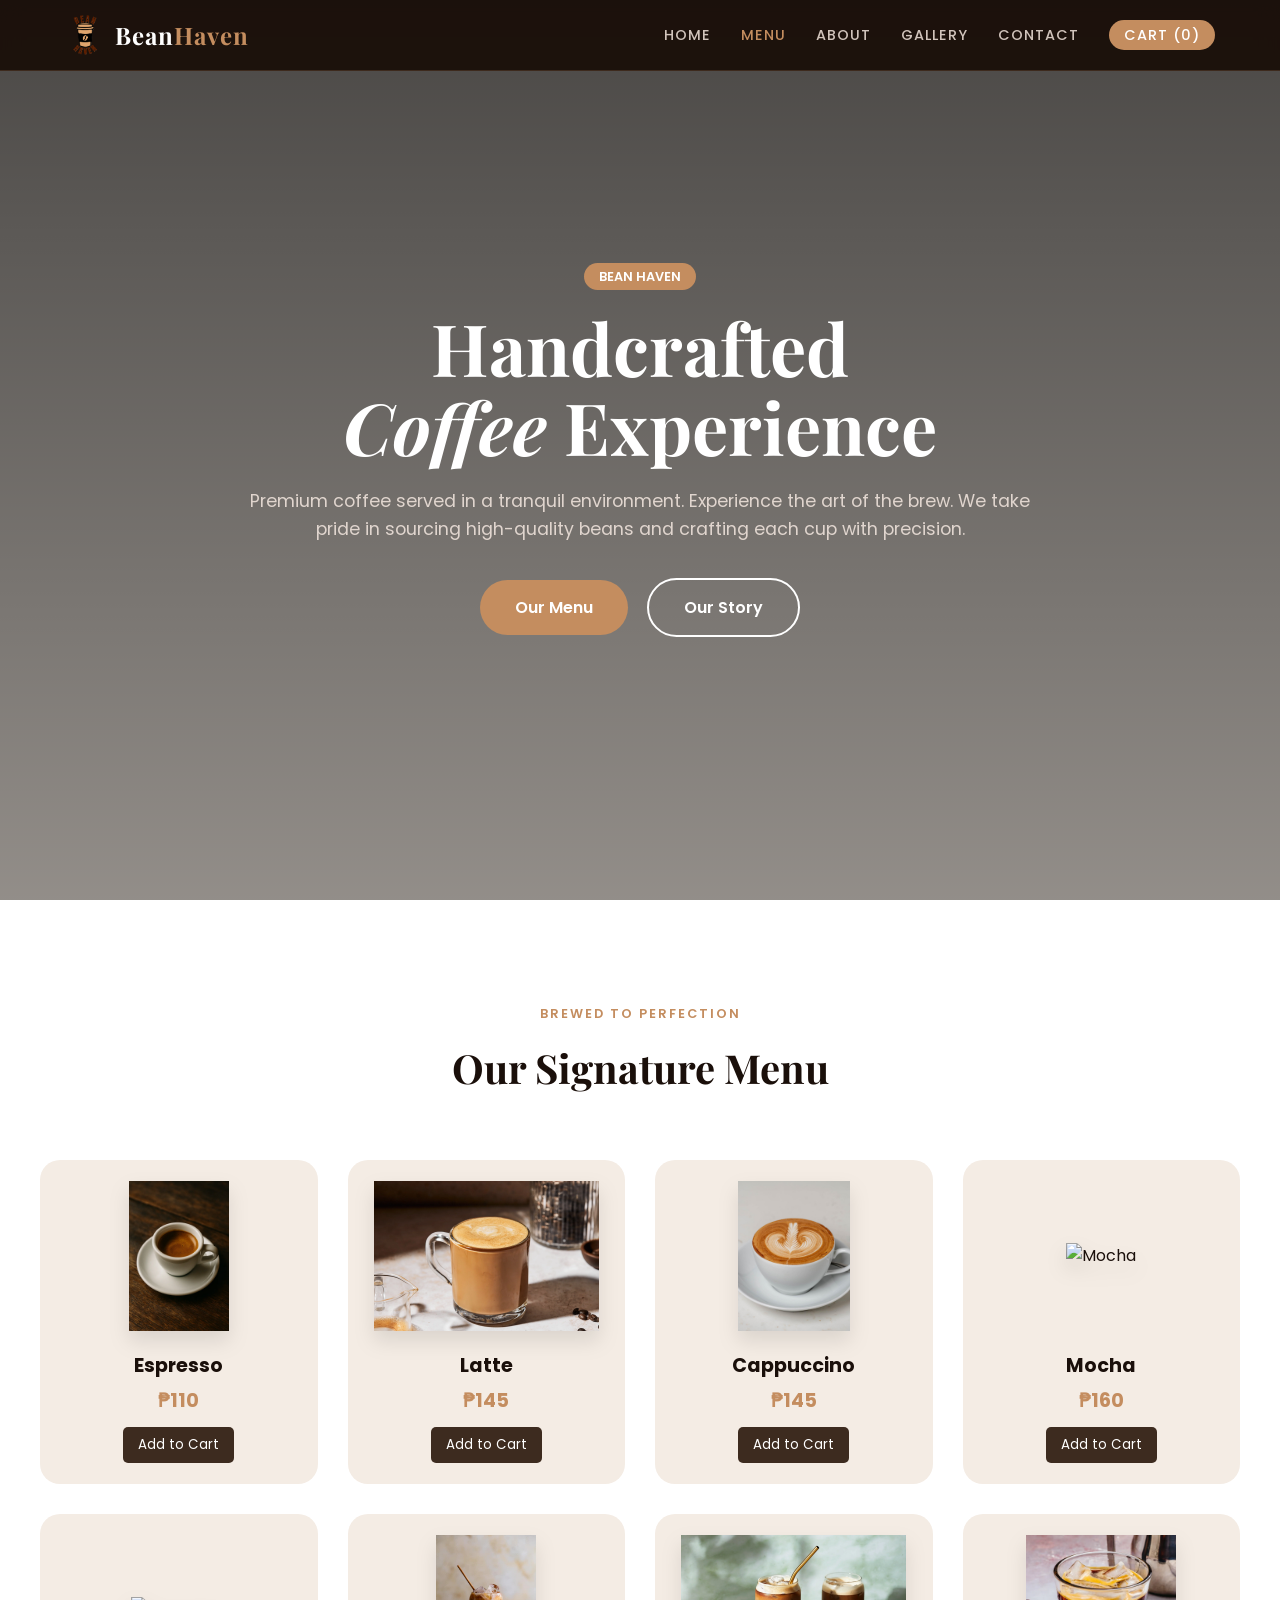
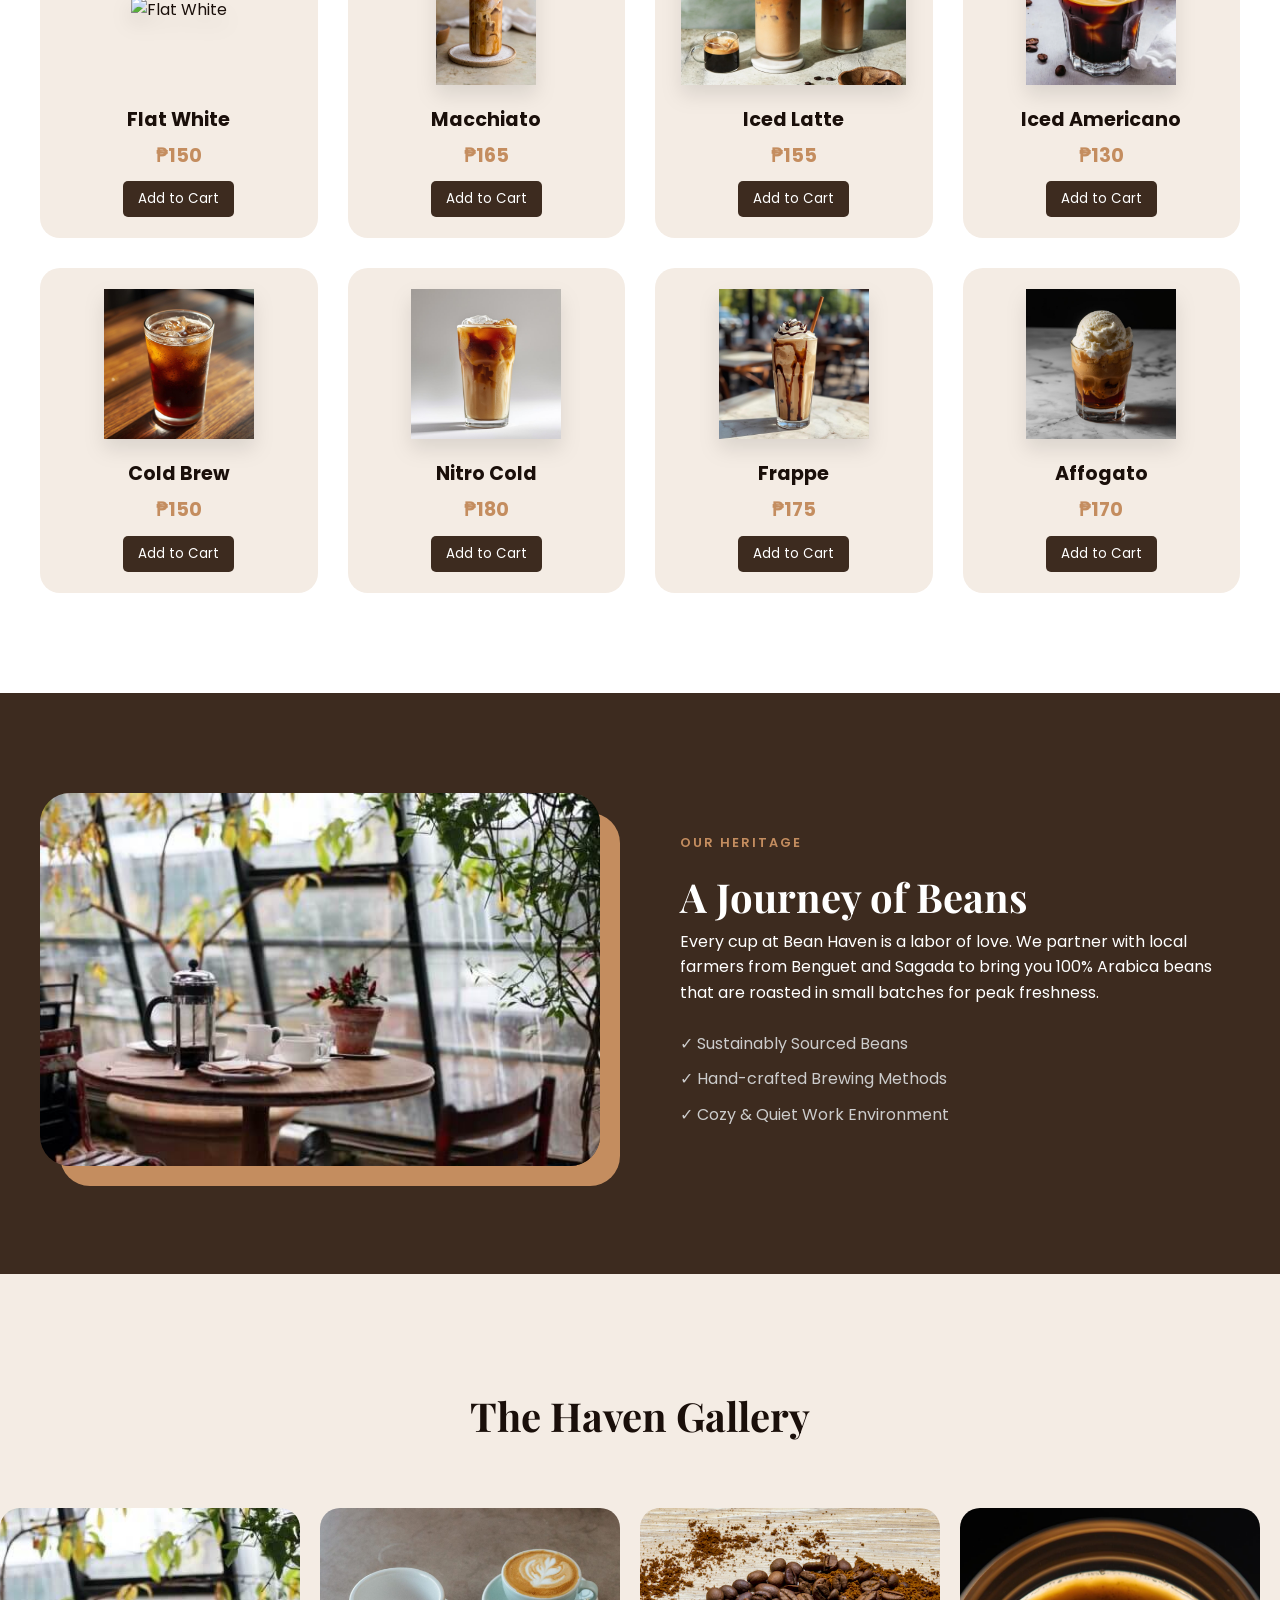
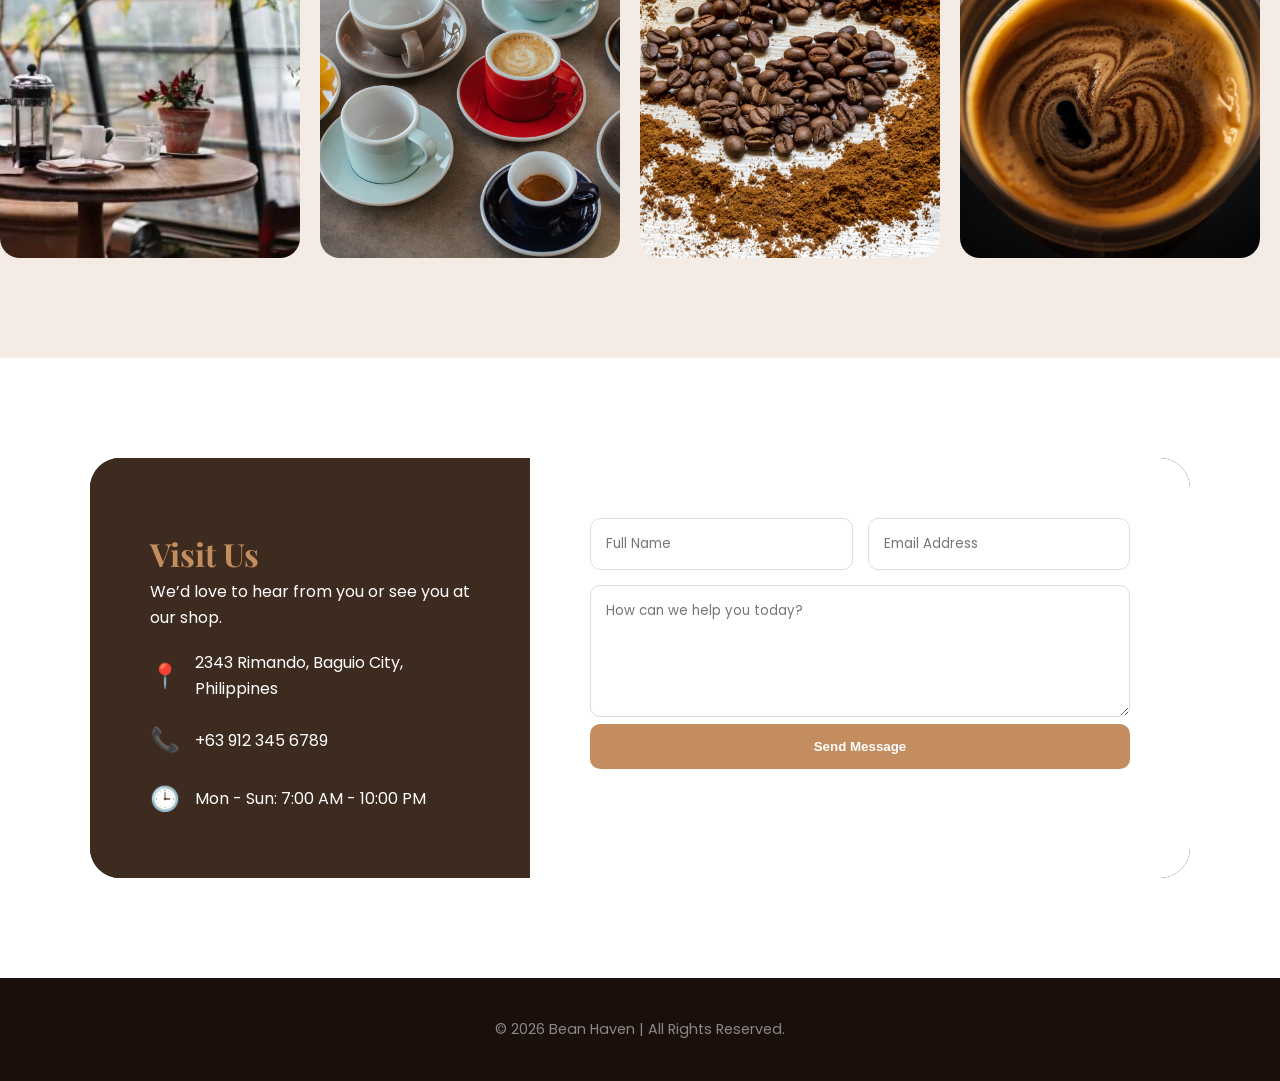
==== index.html @ dea7ad16 "Final project" ====
<!DOCTYPE html>
<html lang="en">
<head>
    <meta charset="UTF-8">
    <meta name="viewport" content="width=device-width, initial-scale=1.0">
    <title>Bean Haven | Premium Coffee House</title>
    <!-- Google Fonts -->
    <link href="https://fonts.googleapis.com/css2?family=Playfair+Display:ital,wght@0,700;1,700&family=Poppins:wght@300;400;600&display=swap" rel="stylesheet">
    <link rel="stylesheet" href="style.css">
</head>
<body>

<header class="navbar">
    <div class="nav-container">
        <div class="brand">
            <img src="images/BEANLOGO (2).png" class="logo" alt="Logo">
            <h1>Bean<span>Haven</span></h1>
        </div>
        
        <div class="menu-toggle" id="mobile-menu">
            <span class="bar"></span>
            <span class="bar"></span>
            <span class="bar"></span>
        </div>

        <nav>
            <ul class="nav-links">
                <li><a href="#home" class="nav-link active">Home</a></li>
                <li><a href="#menu" class="nav-link">Menu</a></li>
                <li><a href="#about" class="nav-link">About</a></li>
                <li><a href="#gallery" class="nav-link">Gallery</a></li>
                <li><a href="#contact" class="nav-link">Contact</a></li>
                <!-- ADDED: Checkout Link -->
                <li><a href="checkout.html" class="nav-link" style="background: #c48d5f; color: white; padding: 5px 15px; border-radius: 20px;">Cart (<span id="cart-count">0</span>)</a></li>
            </ul>
        </nav>
    </div>
</header>

<main>

    <section id="home" class="hero">
        <div class="hero-overlay"></div>
        <div class="hero-content">
            <span class="badge">BEAN HAVEN</span>
            <h2>Handcrafted <br> <i>Coffee</i> Experience</h2>
            <p>Premium coffee served in a tranquil environment. Experience the art of the brew. We take pride in sourcing high-quality beans and crafting each cup with precision.</p>
            <div class="hero-btns">
                <a href="#menu" class="btn primary-btn">Our Menu</a>
                <a href="#about" class="btn secondary-btn">Our Story</a>
            </div>
        </div>
    </section>

    <section id="menu" class="menu-section">
        <div class="container">
            <div class="section-header">
                <span class="sub-title">Brewed to Perfection</span>
                <h2 class="section-title">Our Signature Menu</h2>
            </div>
            
            <div class="menu-grid">
                <div class="menu-card">
                    <div class="menu-img"><img src="images/espres.png" alt="Espresso"></div>
                    <div class="menu-info">
                        <h3>Espresso</h3>
                        <p class="price">₱110</p>
                        <button class="add-to-cart-btn" onclick="addToCart('Espresso', 110)">Add to Cart</button>
                    </div>
                </div>
                <div class="menu-card">
                    <div class="menu-img"><img src="images/latte.png" alt="Latte"></div>
                    <div class="menu-info">
                        <h3>Latte</h3>
                        <p class="price">₱145</p>
                        <button class="add-to-cart-btn" onclick="addToCart('Latte', 145)">Add to Cart</button>
                    </div>
                </div>
                <div class="menu-card">
                    <div class="menu-img"><img src="images/cuppoci.png" alt="Cappuccino"></div>
                    <div class="menu-info">
                        <h3>Cappuccino</h3>
                        <p class="price">₱145</p>
                        <button class="add-to-cart-btn" onclick="addToCart('Cappuccino', 145)">Add to Cart</button>
                    </div>
                </div>
                <div class="menu-card">
                    <div class="menu-img"><img src="images/mocha.png" alt="Mocha"></div>
                    <div class="menu-info">
                        <h3>Mocha</h3>
                        <p class="price">₱160</p>
                        <button class="add-to-cart-btn" onclick="addToCart('Mocha', 160)">Add to Cart</button>
                    </div>
                </div>
                <div class="menu-card">
                    <div class="menu-img"><img src="images/flatwhite.png" alt="Flat White"></div>
                    <div class="menu-info">
                        <h3>Flat White</h3>
                        <p class="price">₱150</p>
                        <button class="add-to-cart-btn" onclick="addToCart('Flat White', 150)">Add to Cart</button>
                    </div>
                </div>
                <div class="menu-card">
                    <div class="menu-img"><img src="images/caramelice.png" alt="Macchiato"></div>
                    <div class="menu-info">
                        <h3>Macchiato</h3>
                        <p class="price">₱165</p>
                        <button class="add-to-cart-btn" onclick="addToCart('Macchiato', 165)">Add to Cart</button>
                    </div>
                </div>
                <div class="menu-card">
                    <div class="menu-img"><img src="images/icelatte.png" alt="Iced Latte"></div>
                    <div class="menu-info">
                        <h3>Iced Latte</h3>
                        <p class="price" data-price="155">₱155</p>
                        <button class="add-to-cart-btn" onclick="addToCart('Iced Latte', 155)">Add to Cart</button>
                    </div>
                </div>
                <div class="menu-card">
                    <div class="menu-img"><img src="images/iceameri.png" alt="Iced Americano"></div>
                    <div class="menu-info">
                        <h3>Iced Americano</h3>
                        <p class="price">₱130</p>
                        <button class="add-to-cart-btn" onclick="addToCart('Iced Americano', 130)">Add to Cart</button>
                    </div>
                </div>
                <div class="menu-card">
                    <div class="menu-img"><img src="images/coldbrew.png" alt="Cold Brew"></div>
                    <div class="menu-info">
                        <h3>Cold Brew</h3>
                        <p class="price">₱150</p>
                        <button class="add-to-cart-btn" onclick="addToCart('Cold Brew', 150)">Add to Cart</button>
                    </div>
                </div>
                <div class="menu-card">
                    <div class="menu-img"><img src="images/nitrocold.png" alt="Nitro Cold"></div>
                    <div class="menu-info">
                        <h3>Nitro Cold</h3>
                        <p class="price">₱180</p>
                        <button class="add-to-cart-btn" onclick="addToCart('Nitro Cold', 180)">Add to Cart</button>
                    </div>
                </div>
                <div class="menu-card">
                    <div class="menu-img"><img src="images/Frappe.png" alt="Frappe"></div>
                    <div class="menu-info">
                        <h3>Frappe</h3>
                        <p class="price">₱175</p>
                        <button class="add-to-cart-btn" onclick="addToCart('Frappe', 175)">Add to Cart</button>
                    </div>
                </div>
                <div class="menu-card">
                    <div class="menu-img"><img src="images/affogato.png" alt="Affogato"></div>
                    <div class="menu-info">
                        <h3>Affogato</h3>
                        <p class="price">₱170</p>
                        <button class="add-to-cart-btn" onclick="addToCart('Affogato', 170)">Add to Cart</button>
                    </div>
                </div>
            </div>
        </div>
    </section>

    <section id="about" class="about-section">
        <div class="about-grid">
            <div class="about-image">
                <div class="image-stack">
                    <img src="images/interior.png" alt="Store">
                </div>
            </div>
            <div class="about-text">
                <span class="sub-title">Our Heritage</span>
                <h2 class="section-title">A Journey of Beans</h2>
                <p>Every cup at Bean Haven is a labor of love. We partner with local farmers from Benguet and Sagada to bring you 100% Arabica beans that are roasted in small batches for peak freshness.</p>
                <ul class="about-list">
                    <li>✓ Sustainably Sourced Beans</li>
                    <li>✓ Hand-crafted Brewing Methods</li>
                    <li>✓ Cozy & Quiet Work Environment</li>
                </ul>
            </div>
        </div>
    </section>

    <section id="gallery" class="gallery-section">
        <div class="section-header">
            <h2 class="section-title">The Haven Gallery</h2>
        </div>
        <div class="gallery-slider">
            <div class="slider-track">
                <img src="images/interior.png"> <img src="images/cups.png"> <img src="images/bean.png"> <img src="images/cofeeshot.png">
                <img src="images/Gemini_Generated_Image_fgj7z1fgj7z1fgj7.png"> <img src="images/Gemini_Generated_Image_wf4sj0wf4sj0wf4s.png"> <img src="images/interiorambiance.png"> <img src="images/cofeeshot.png">
            </div>
        </div>
    </section>

    <section id="contact" class="contact-section">
        <div class="contact-container">
            <div class="contact-info">
                <h2 class="section-title">Visit Us</h2>
                <p>We’d love to hear from you or see you at our shop.</p>
                
                <div class="info-item">
                    <span>📍</span>
                    <p>2343 Rimando, Baguio City, Philippines</p>
                </div>
                <div class="info-item">
                    <span>📞</span>
                    <p>+63 912 345 6789</p>
                </div>
                <div class="info-item">
                    <span>🕒</span>
                    <p>Mon - Sun: 7:00 AM - 10:00 PM</p>
                </div>
            </div>
            
            <div class="contact-form">
                <form>
                    <div class="input-row">
                        <input type="text" placeholder="Full Name" required>
                        <input type="email" placeholder="Email Address" required>
                    </div>
                    <textarea placeholder="How can we help you today?" rows="5"></textarea>
                    <button type="submit" class="submit-btn">Send Message</button>
                </form>
            </div>
        </div>
    </section>
</main>

<footer>
    <div class="footer-bottom">
        <p>© 2026 Bean Haven | All Rights Reserved.</p>
    </div>
</footer>

<script>
    let cart = JSON.parse(localStorage.getItem('coffee_cart')) || [];

    function addToCart(name, price) {
        cart.push({ name, price });
        localStorage.setItem('coffee_cart', JSON.stringify(cart));
        updateCartCount();
        alert(name + " added to your order!");
    }

    function updateCartCount() {
        document.getElementById('cart-count').innerText = cart.length;
    }

    updateCartCount();

    const sections = document.querySelectorAll("section");
    const navLinks = document.querySelectorAll(".nav-link");

    window.addEventListener("scroll", () => {
        let current = "";
        sections.forEach((section) => {
            const sectionTop = section.offsetTop;
            if (pageYOffset >= sectionTop - 150) {
                current = section.getAttribute("id");
            }
        });

        navLinks.forEach((link) => {
            link.classList.remove("active");
            if (link.getAttribute("href").includes(current)) {
                link.classList.add("active");
            }
        });
    });

    const mobileMenu = document.getElementById('mobile-menu');
    const nav = document.querySelector('.nav-links');

    mobileMenu.addEventListener('click', () => {
        nav.classList.toggle('active');
        mobileMenu.classList.toggle('is-active');
    });
</script>

</body>
</html>
---- style.css ----
/* --- UNIVERSAL STYLES --- */
:root {
    --espresso: #1a0f0a;
    --roast: #3d2b1f;
    --crema: #c48d5f;
    --latte: #f4ece4;
    --white: #ffffff;
    --text-muted: #6b5a50;
    --shadow: 0 15px 35px rgba(0,0,0,0.1);
    --glass: rgba(255, 255, 255, 0.05);
}

* {
    margin: 0;
    padding: 0;
    box-sizing: border-box;
}

html {
    scroll-behavior: smooth;
    scroll-padding-top: 80px;
}

body {
    font-family: 'Poppins', sans-serif;
    background-color: var(--latte);
    color: var(--espresso);
    line-height: 1.6;
}

/* --- NAVIGATION --- */
.navbar {
    position: fixed;
    top: 0;
    width: 100%;
    z-index: 1000;
    background: rgba(26, 15, 10, 0.95);
    backdrop-filter: blur(10px);
    padding: 15px 0;
    border-bottom: 1px solid rgba(196, 141, 95, 0.2);
}

.nav-container {
    max-width: 1200px;
    margin: auto;
    display: flex;
    justify-content: space-between;
    align-items: center;
    padding: 0 25px;
}

.brand {
    display: flex;
    align-items: center;
    gap: 10px;
    color: var(--white);
}

.brand h1 {
    font-family: 'Playfair Display', serif;
    font-size: 1.5rem;
    letter-spacing: 1px;
}

.brand h1 span { color: var(--crema); }

.logo { width: 40px; }

.nav-links {
    display: flex;
    list-style: none;
    gap: 30px;
}

.nav-link {
    text-decoration: none;
    color: #d1c4bc;
    font-size: 0.9rem;
    font-weight: 500;
    text-transform: uppercase;
    letter-spacing: 1px;
    transition: 0.3s;
}

.nav-link:hover, .nav-link.active {
    color: var(--crema);
}

/* --- HERO SECTION --- */
.hero {
    height: 100vh;
    background: url('coffee-hero.jpg') center/cover no-repeat;
    display: flex;
    align-items: center;
    justify-content: center;
    text-align: center;
    position: relative;
    padding: 0 20px;
}

.hero-overlay {
    position: absolute;
    top: 0; left: 0; width: 100%; height: 100%;
    background: linear-gradient(to bottom, rgba(0,0,0,0.7), rgba(0,0,0,0.4));
}

.hero-content {
    position: relative;
    z-index: 1;
    max-width: 800px;
}

.badge {
    background: var(--crema);
    color: white;
    padding: 5px 15px;
    border-radius: 50px;
    font-size: 0.8rem;
    font-weight: 600;
}

.hero h2 {
    font-family: 'Playfair Display', serif;
    font-size: clamp(2.5rem, 8vw, 4.5rem);
    color: var(--white);
    margin: 20px 0;
    line-height: 1.1;
}

.hero p {
    color: #e0d5ce;
    font-size: 1.1rem;
    margin-bottom: 35px;
}

.btn {
    padding: 15px 35px;
    border-radius: 50px;
    text-decoration: none;
    font-weight: 600;
    transition: 0.3s;
    display: inline-block;
}

.primary-btn {
    background: var(--crema);
    color: white;
    margin-right: 15px;
}

.secondary-btn {
    border: 2px solid white;
    color: white;
}

.btn:hover {
    transform: translateY(-3px);
    box-shadow: 0 10px 20px rgba(0,0,0,0.2);
}

/* --- SECTION HEADERS --- */
.section-header { text-align: center; margin-bottom: 60px; }
.sub-title { color: var(--crema); font-weight: 600; text-transform: uppercase; letter-spacing: 2px; font-size: 0.8rem; }
.section-title { font-family: 'Playfair Display', serif; font-size: 2.5rem; margin-top: 10px; }

/* --- MENU SECTION --- */
.menu-section { padding: 100px 20px; background: white; }

.menu-grid {
    display: grid;
    grid-template-columns: repeat(auto-fit, minmax(250px, 1fr));
    gap: 30px;
    max-width: 1200px;
    margin: auto;
}

.menu-card {
    background: var(--latte);
    border-radius: 20px;
    padding: 20px;
    text-align: center;
    transition: 0.3s;
    border: 1px solid transparent;
}

.menu-card:hover {
    background: white;
    border-color: var(--crema);
    box-shadow: var(--shadow);
    transform: translateY(-10px);
}

.menu-img {
    height: 150px;
    width: 100%;
    margin-bottom: 20px;
    display: flex;
    justify-content: center;
    align-items: center;
}

.menu-img img {
    max-height: 100%;
    filter: drop-shadow(0 10px 10px rgba(0,0,0,0.1));
}

.menu-info h3 { font-size: 1.2rem; margin-bottom: 5px; }
.price { color: var(--crema); font-weight: 700; font-size: 1.2rem; }

/* --- ABOUT SECTION --- */
.about-section { padding: 100px 20px; background: var(--roast); color: white; }

.about-grid {
    max-width: 1200px;
    margin: auto;
    display: grid;
    grid-template-columns: 1fr 1fr;
    align-items: center;
    gap: 80px;
}

.about-image img {
    width: 100%;
    border-radius: 30px;
    box-shadow: 20px 20px 0 var(--crema);
}

.about-list { list-style: none; margin-top: 25px; }
.about-list li { margin-bottom: 10px; color: #ccc; }

/* --- GALLERY --- */
.gallery-section { padding: 100px 0; background: var(--latte); text-align: center; }
.gallery-slider { overflow: hidden; margin-top: 40px; }
.slider-track {
    display: flex;
    gap: 20px;
    animation: scroll 40s linear infinite;
    width: calc(300px * 8);
}
.slider-track img {
    width: 300px;
    height: 350px;
    object-fit: cover;
    border-radius: 20px;
}

@keyframes scroll {
    0% { transform: translateX(0); }
    100% { transform: translateX(calc(-320px * 4)); }
}

/* --- CONTACT SECTION --- */
.contact-section { padding: 100px 20px; background: white; }

.contact-container {
    max-width: 1100px;
    margin: auto;
    display: grid;
    grid-template-columns: 1fr 1.5fr;
    background: var(--espresso);
    border-radius: 30px;
    overflow: hidden;
}

.contact-info { padding: 60px; color: white; background: var(--roast); }
.contact-info .section-title { color: var(--crema); font-size: 2rem; }

.info-item { display: flex; align-items: center; gap: 15px; margin-top: 20px; }
.info-item span { font-size: 1.5rem; }

.contact-form { padding: 60px; background: white; }
.input-row { display: grid; grid-template-columns: 1fr 1fr; gap: 15px; margin-bottom: 15px; }

input, textarea {
    width: 100%;
    padding: 15px;
    border: 1px solid #ddd;
    border-radius: 10px;
    font-family: inherit;
    outline: none;
}

.submit-btn {
    width: 100%;
    padding: 15px;
    background: var(--crema);
    color: white;
    border: none;
    border-radius: 10px;
    font-weight: 600;
    cursor: pointer;
    transition: 0.3s;
}

.submit-btn:hover { background: var(--espresso); }

/* --- FOOTER --- */
footer { background: var(--espresso); padding: 40px 20px; text-align: center; color: #888; font-size: 0.9rem; }

/* --- RESPONSIVE DESIGN --- */
@media (max-width: 992px) {
    .about-grid, .contact-container { grid-template-columns: 1fr; }
    .about-image { order: 2; }
    .menu-grid { grid-template-columns: repeat(2, 1fr); }
}

@media (max-width: 768px) {
    .nav-links {
        display: none;
        flex-direction: column;
        position: absolute;
        top: 80px; left: 0; width: 100%;
        background: var(--espresso);
        padding: 40px;
        text-align: center;
    }
    .nav-links.active { display: flex; }
    .menu-toggle { display: block; cursor: pointer; }
    .bar { display: block; width: 25px; height: 3px; background: white; margin: 5px; transition: 0.3s; }
    
    .input-row { grid-template-columns: 1fr; }
    .hero h2 { font-size: 3rem; }
    .menu-grid { grid-template-columns: 1fr; }
}


.add-to-cart-btn {
    background: var(--roast);
    color: white;
    border: none;
    padding: 8px 15px;
    border-radius: 5px;
    cursor: pointer;
    margin-top: 10px;
    font-family: 'Poppins', sans-serif;
    transition: 0.3s;
}

.add-to-cart-btn:hover {
    background: var(--crema);
}

.checkout-main {
    max-width: 800px;
    margin: 150px auto;
    padding: 40px;
    background: white;
    border-radius: 20px;
    box-shadow: var(--shadow);
}

.cart-item {
    display: flex;
    justify-content: space-between;
    padding: 10px 0;
    border-bottom: 1px solid #eee;
}

.total-section {
    font-size: 1.5rem;
    font-weight: 600;
    margin: 20px 0;
    text-align: right;
}

.payment-form input {
    margin-bottom: 15px;
}
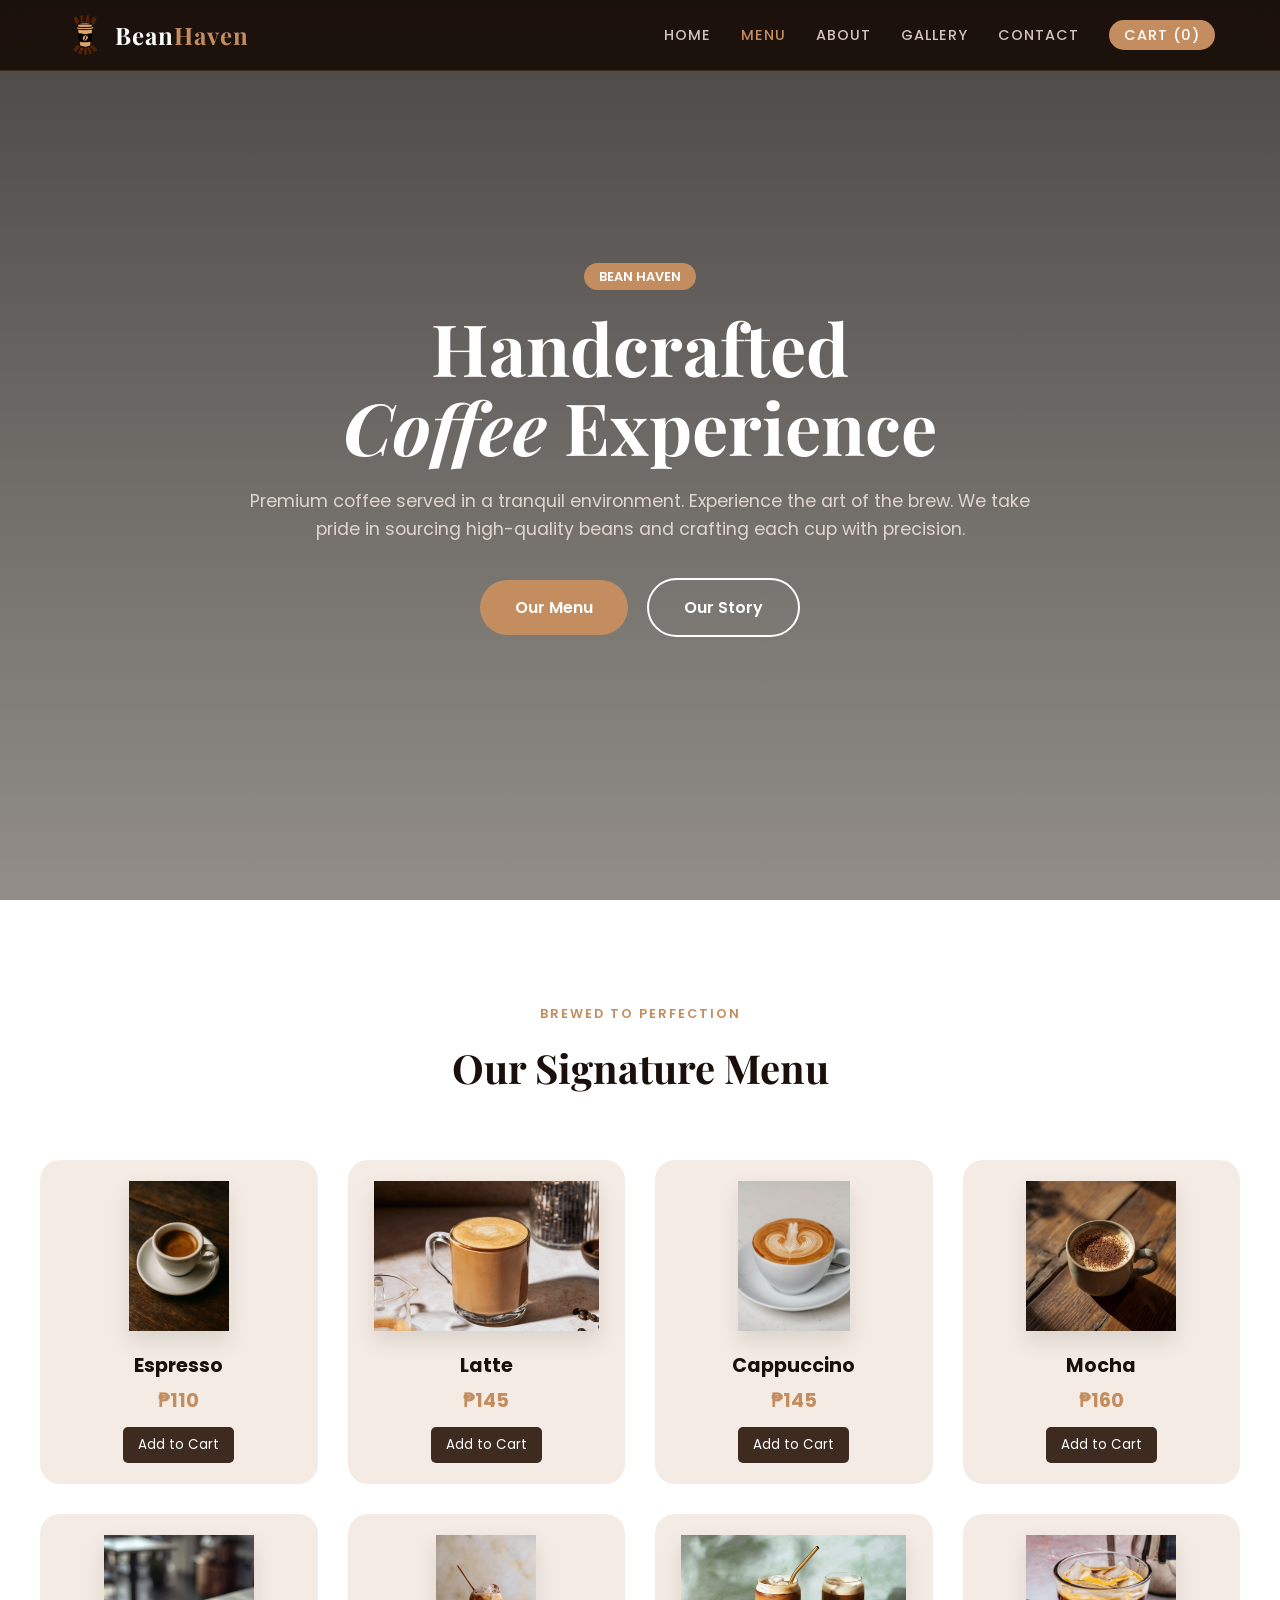
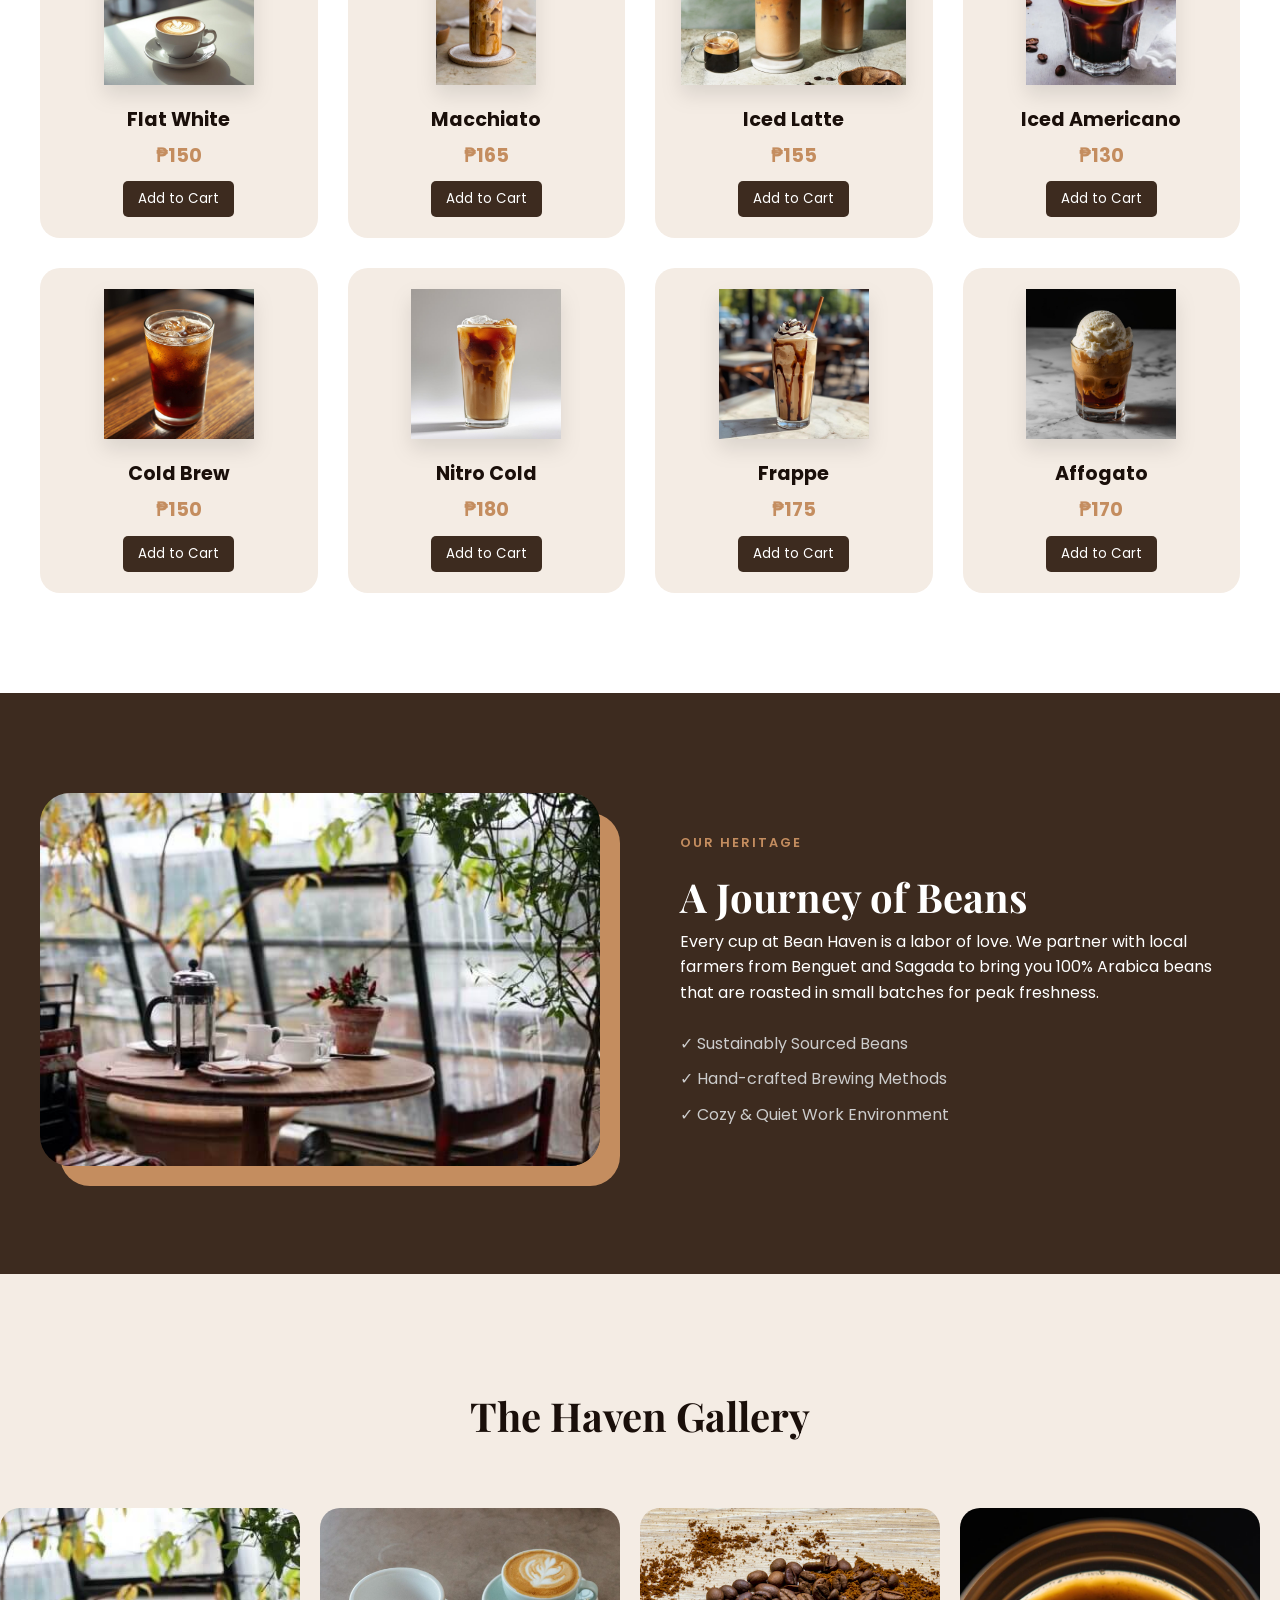
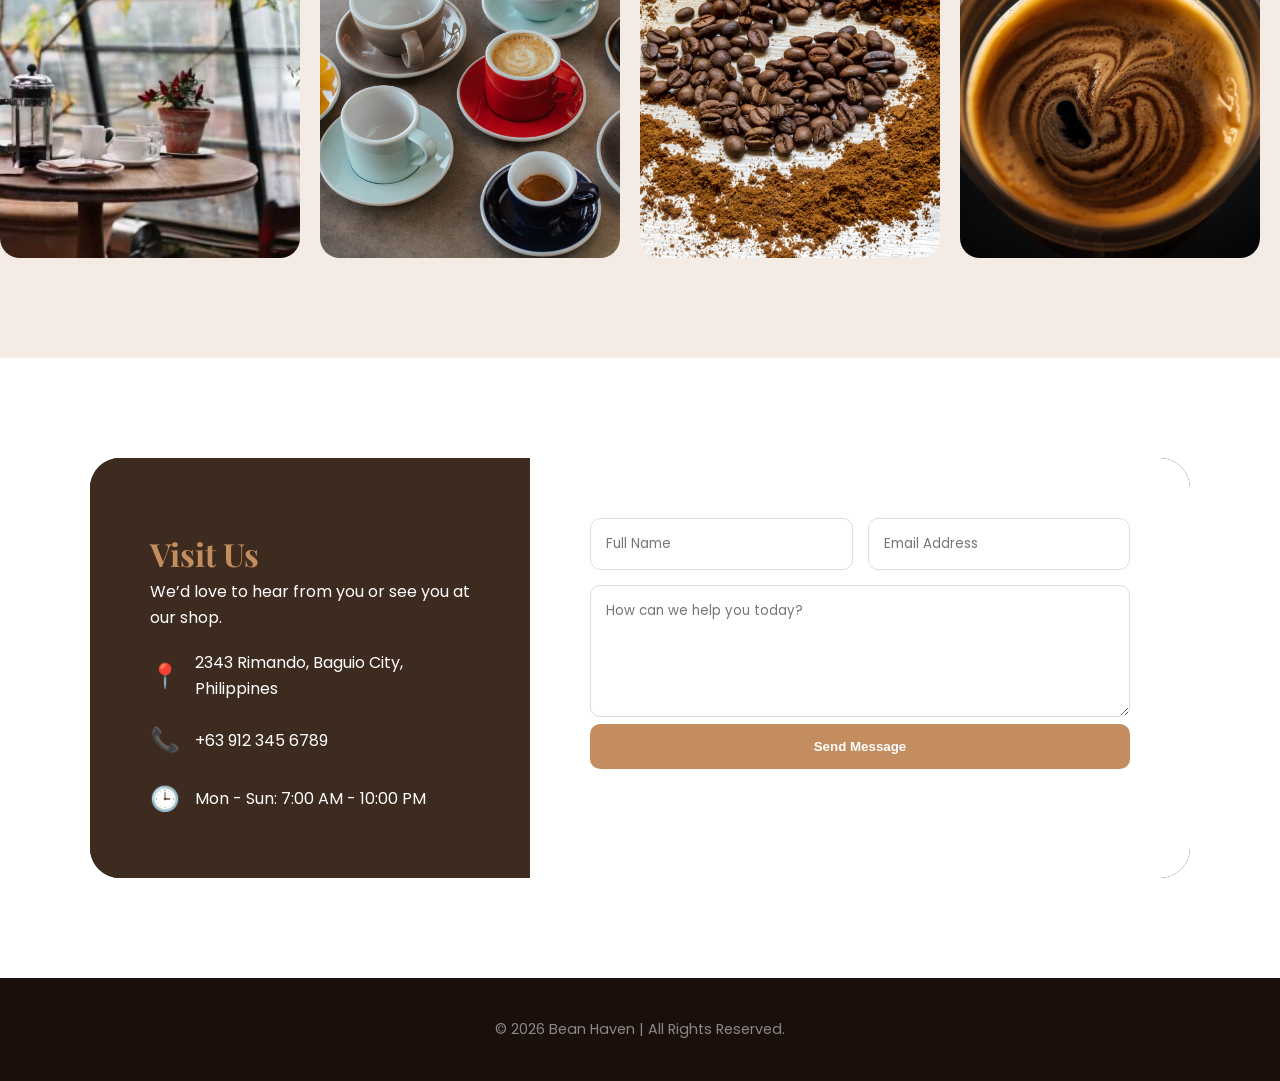
==== commit 0d4a2ea7: "Fix image file names for Mocha and Flat White" ====
--- a/index.html
+++ b/index.html
@@ -85,7 +85,7 @@
                     </div>
                 </div>
                 <div class="menu-card">
-                    <div class="menu-img"><img src="images/mocha.png" alt="Mocha"></div>
+                    <div class="menu-img"><img src="images/Mocha.png" alt="Mocha"></div>
                     <div class="menu-info">
                         <h3>Mocha</h3>
                         <p class="price">₱160</p>
@@ -93,7 +93,7 @@
                     </div>
                 </div>
                 <div class="menu-card">
-                    <div class="menu-img"><img src="images/flatwhite.png" alt="Flat White"></div>
+                    <div class="menu-img"><img src="images/Flatwhite.png" alt="Flat White"></div>
                     <div class="menu-info">
                         <h3>Flat White</h3>
                         <p class="price">₱150</p>
@@ -278,4 +278,4 @@
 </script>
 
 </body>
-</html>+</html>
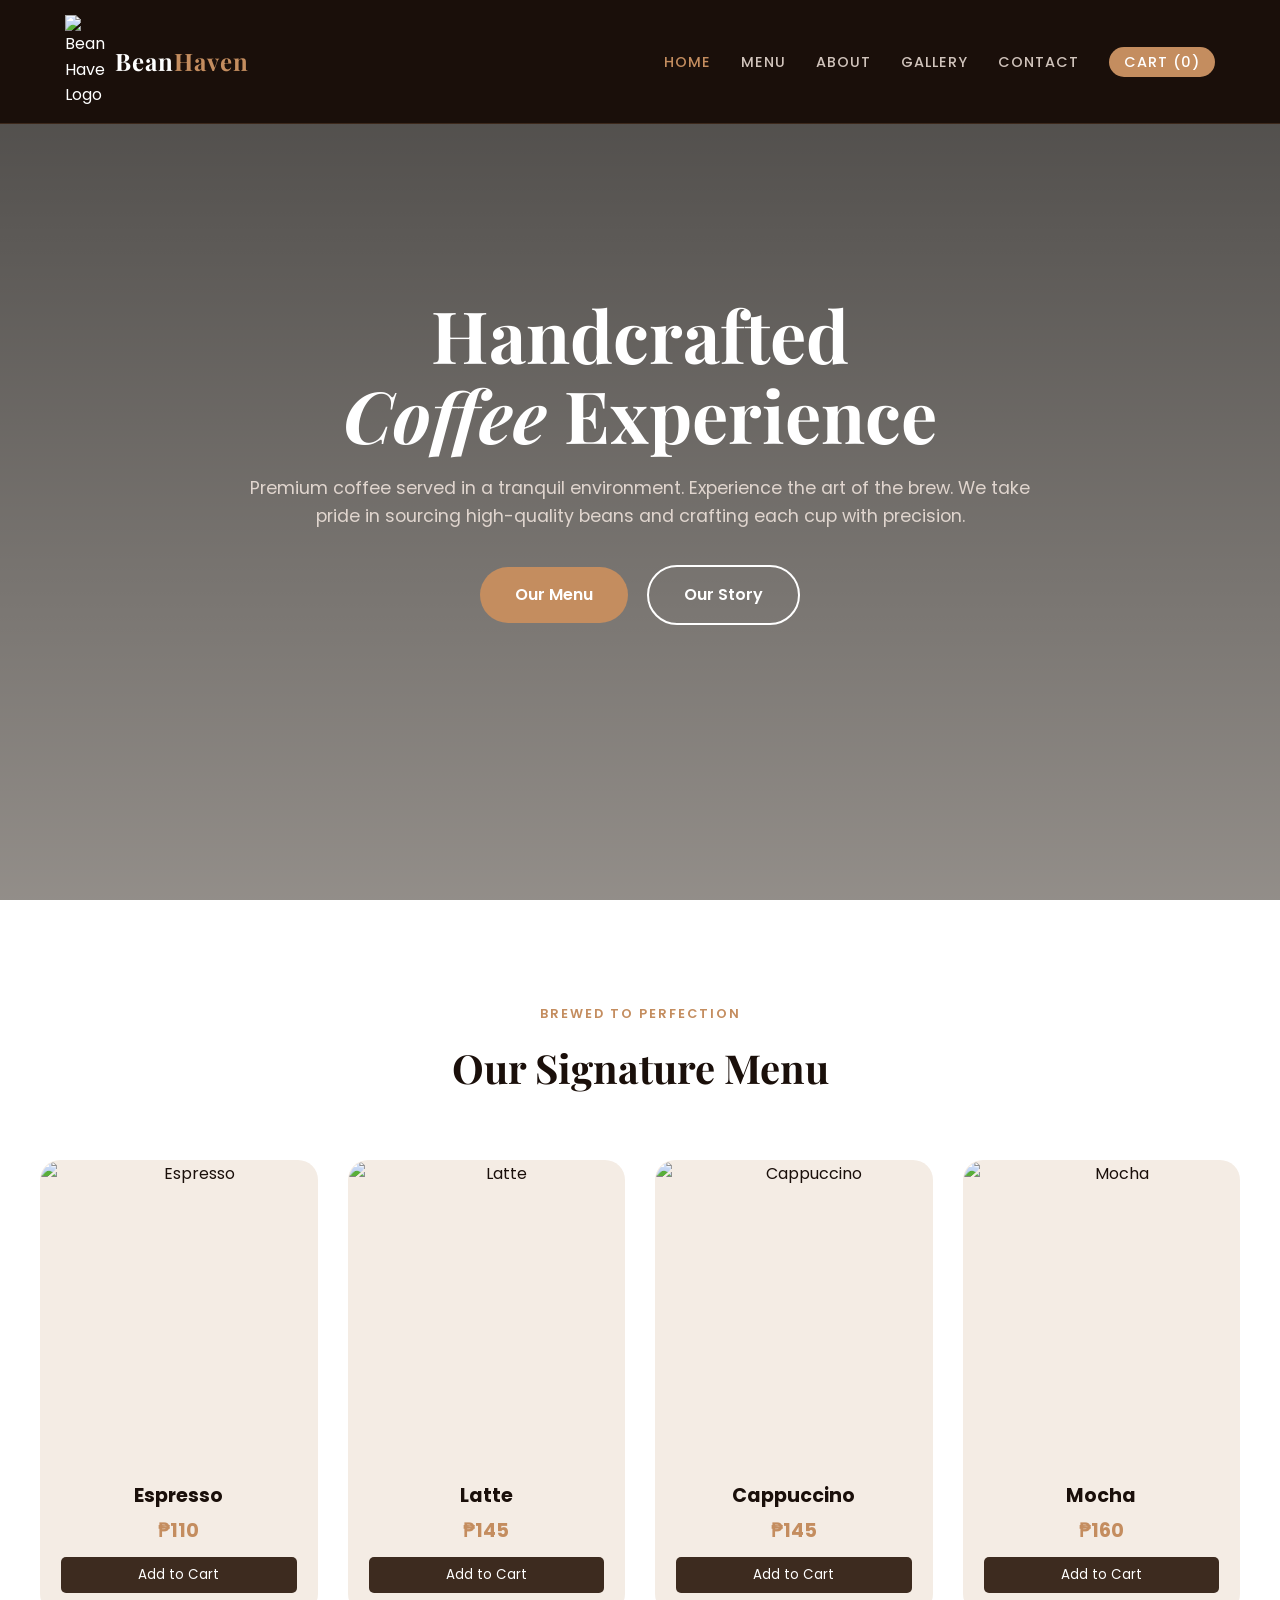
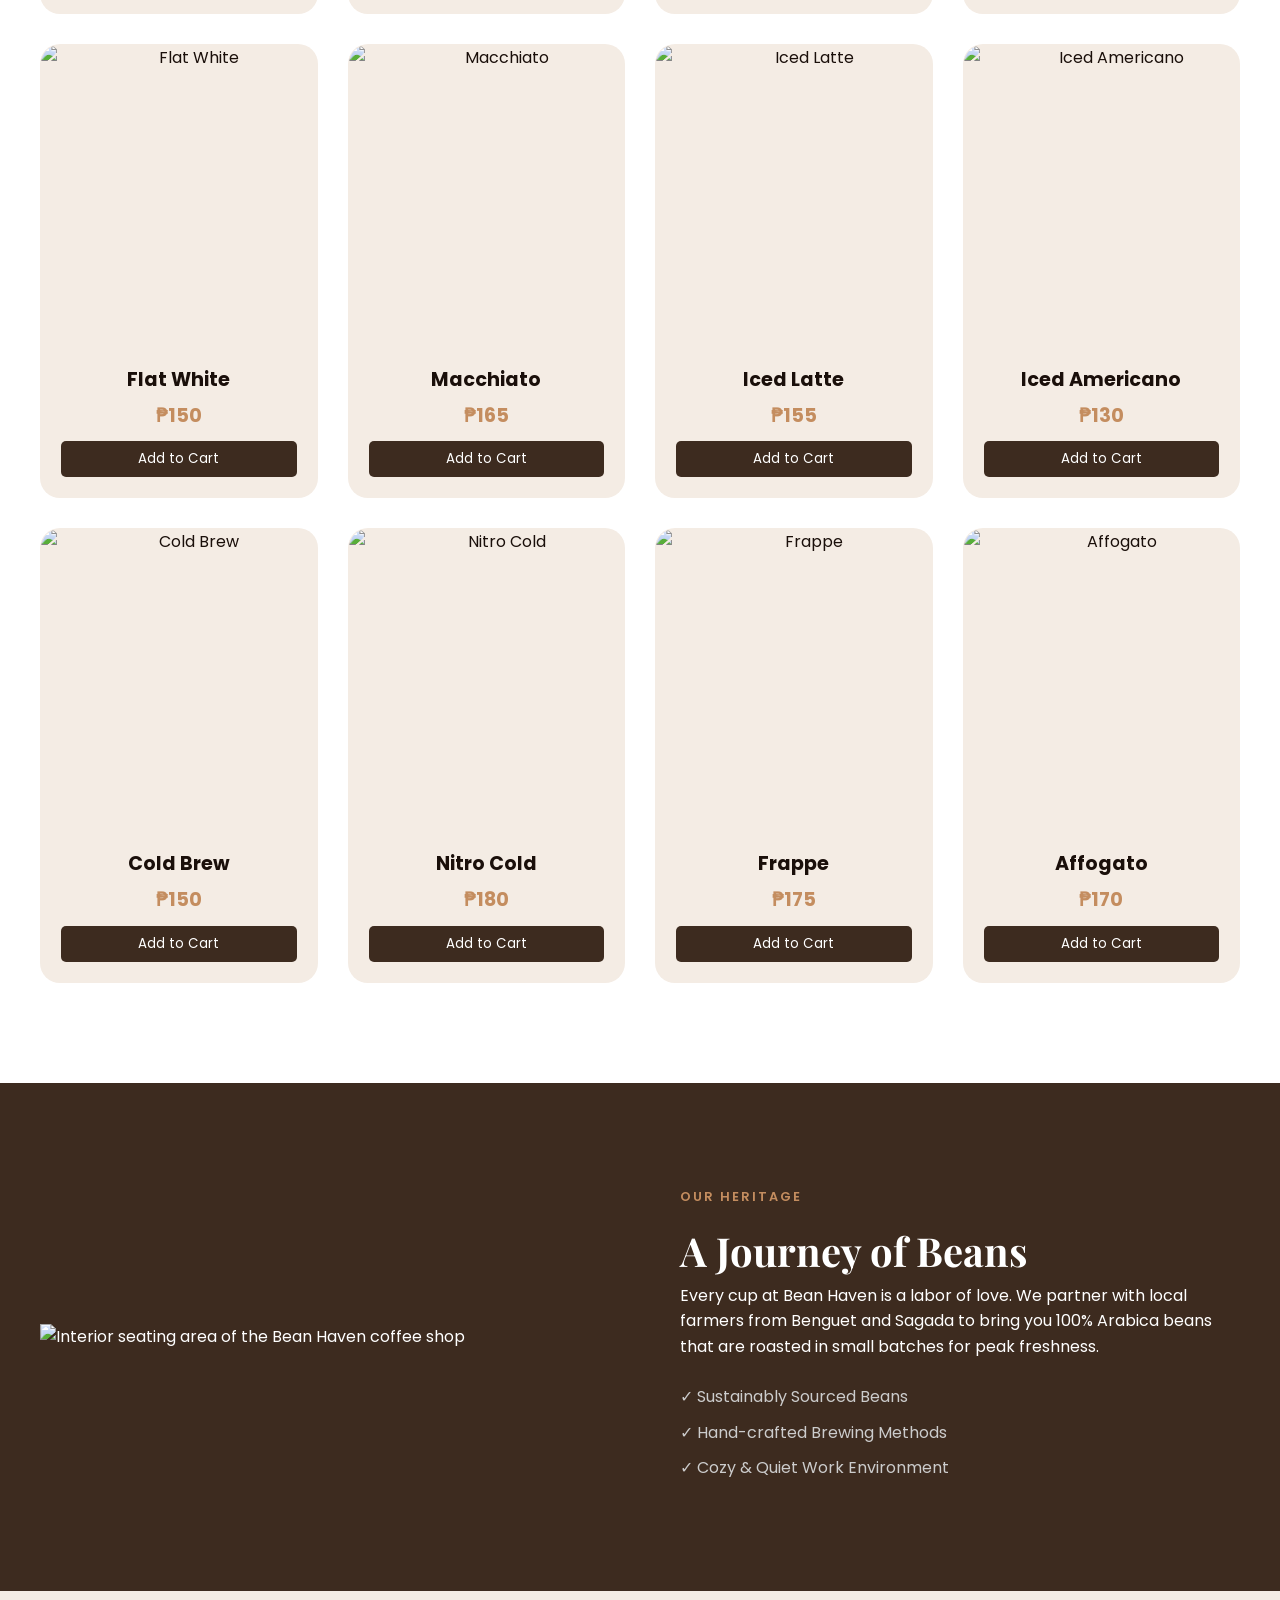
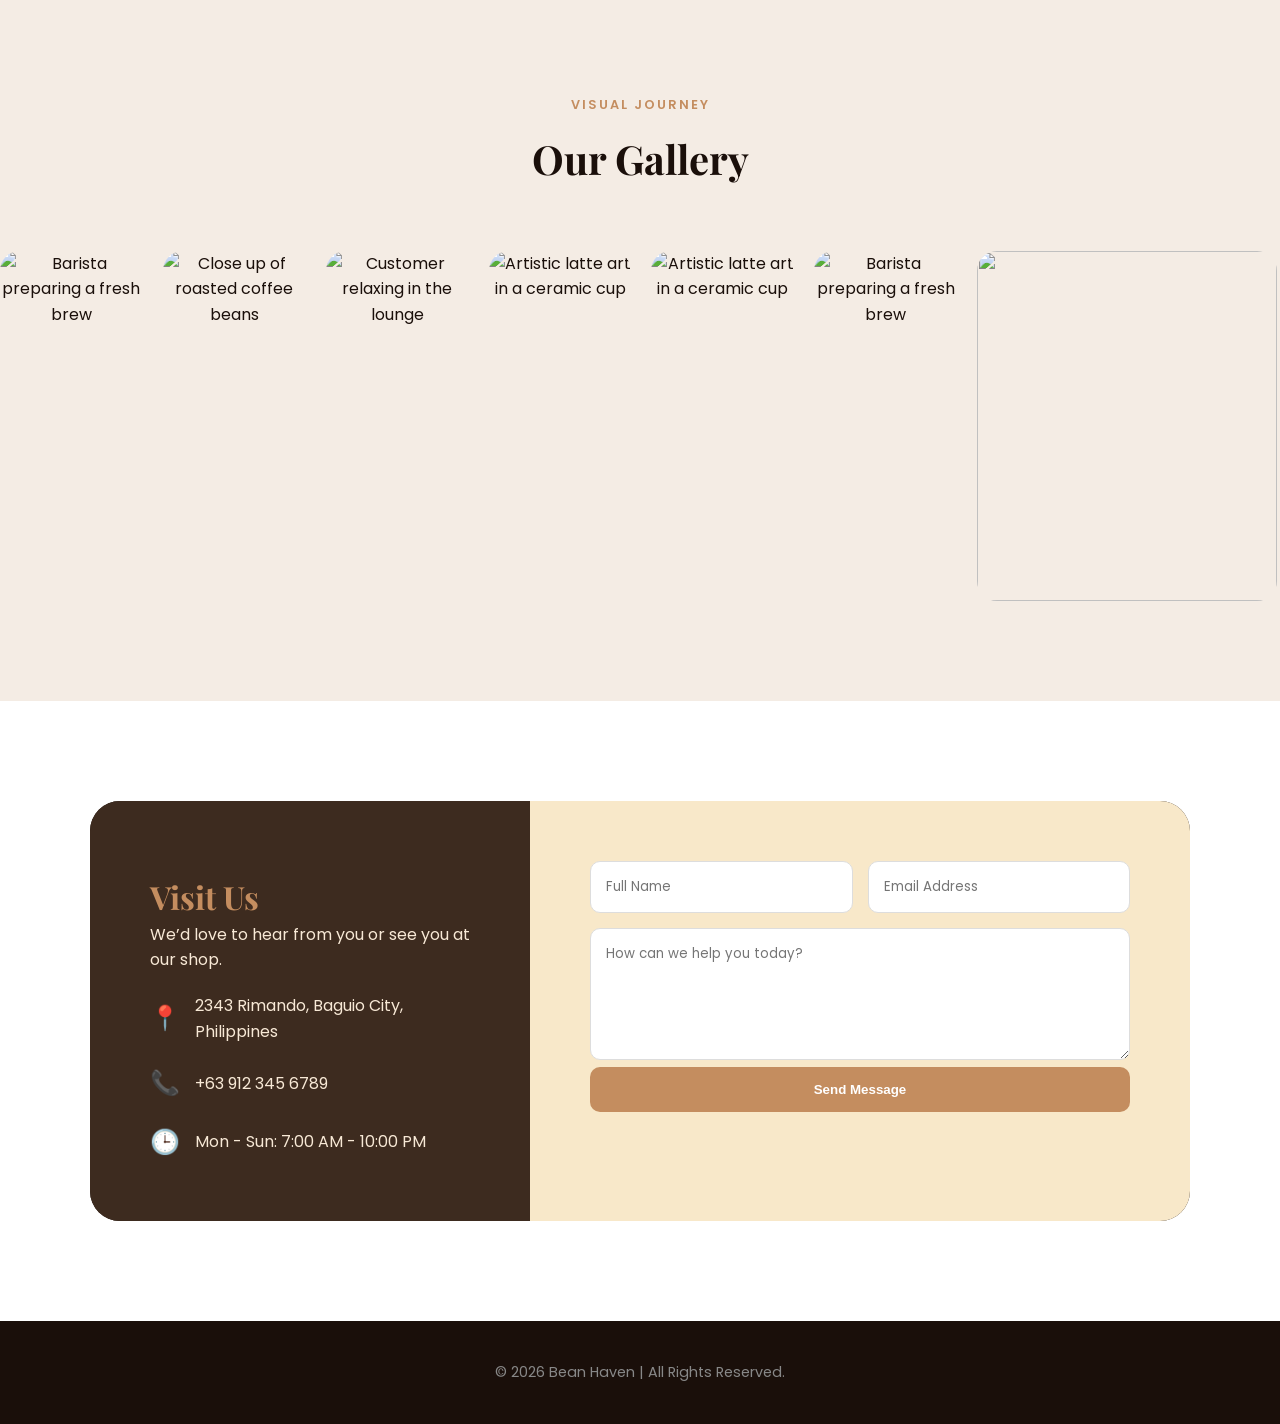
==== commit bd643f64: "Update index.html" ====
--- a/index.html
+++ b/index.html
@@ -1,11 +1,47 @@
 <!DOCTYPE html>
 <html lang="en">
 <head>
+    <link rel="preload" as="image" href="images/coffee-hero.webp">
     <meta charset="UTF-8">
     <meta name="viewport" content="width=device-width, initial-scale=1.0">
     <title>Bean Haven | Premium Coffee House</title>
-    <!-- Google Fonts -->
-    <link href="https://fonts.googleapis.com/css2?family=Playfair+Display:ital,wght@0,700;1,700&family=Poppins:wght@300;400;600&display=swap" rel="stylesheet">
+    
+    <link rel="preconnect" href="https://fonts.googleapis.com">
+    <link rel="preconnect" href="https://fonts.gstatic.com" crossorigin>
+   <link rel="preload"
+      href="https://fonts.googleapis.com/css2?family=Playfair+Display:ital,wght@0,700;1,700&family=Poppins:wght@300;400;600&display=swap"
+      as="style"
+      onload="this.onload=null;this.rel='stylesheet'">
+
+<noscript>
+<link rel="stylesheet"
+      href="https://fonts.googleapis.com/css2?family=Playfair+Display:ital,wght@0,700;1,700&family=Poppins:wght@300;400;600&display=swap">
+</noscript>
+
+    <style>
+        :root {
+            --espresso: #1a0f0a; --roast: #3d2b1f; --crema: #c48d5f; --latte: #f4ece4; --white: #ffffff;
+        }
+        * { margin: 0; padding: 0; box-sizing: border-box; }
+        body { font-family: 'Poppins', sans-serif; background-color: var(--latte); color: var(--espresso); line-height: 1.6; }
+        .navbar { position: fixed; top: 0; width: 100%; z-index: 1000; background: rgba(26, 15, 10, 0.95); backdrop-filter: blur(10px); padding: 15px 25px; border-bottom: 1px solid rgba(196, 141, 95, 0.2); }
+        .nav-container { max-width: 1200px; margin: auto; display: flex; justify-content: space-between; align-items: center; }
+        .brand { display: flex; align-items: center; gap: 10px; color: var(--white); }
+        .brand h1 { font-family: 'Playfair Display', serif; font-size: 1.5rem; }
+        .brand h1 span { color: var(--crema); }
+        .logo { width: 40px; }
+        .nav-links { display: flex; list-style: none; gap: 30px; }
+        .nav-link { text-decoration: none; color: #d1c4bc; font-size: 0.9rem; font-weight: 500; text-transform: uppercase; }
+        .hero { height: 100vh; background: #1a0f0a url('coffee-hero.jpg') center/cover no-repeat; display: flex; align-items: center; justify-content: center; text-align: center; position: relative; padding: 0 20px; }
+        .hero-overlay { position: absolute; top: 0; left: 0; width: 100%; height: 100%; background: linear-gradient(to bottom, rgba(0,0,0,0.7), rgba(0,0,0,0.4)); }
+        .hero-content { position: relative; z-index: 1; max-width: 800px; }
+        .badge { background: var(--crema); color: white; padding: 5px 15px; border-radius: 50px; font-size: 0.8rem; font-weight: 600; }
+        .hero h2 { font-family: 'Playfair Display', serif; font-size: clamp(2.5rem, 8vw, 4.5rem); color: var(--white); margin: 20px 0; line-height: 1.1; }
+        .btn { padding: 15px 35px; border-radius: 50px; text-decoration: none; font-weight: 600; display: inline-block; transition: 0.3s; }
+        .primary-btn { background: var(--crema); color: white; margin-right: 15px; }
+        .secondary-btn { border: 2px solid white; color: white; }
+    </style>
+
     <link rel="stylesheet" href="style.css">
 </head>
 <body>
@@ -13,16 +49,12 @@
 <header class="navbar">
     <div class="nav-container">
         <div class="brand">
-            <img src="images/BEANLOGO (2).png" class="logo" alt="Logo">
+            <img src="images/BEANLOGO (2).webp" class="logo" alt="Bean Haven Logo">
             <h1>Bean<span>Haven</span></h1>
         </div>
-        
         <div class="menu-toggle" id="mobile-menu">
-            <span class="bar"></span>
-            <span class="bar"></span>
-            <span class="bar"></span>
-        </div>
-
+            <span class="bar"></span><span class="bar"></span><span class="bar"></span>
+        </div>
         <nav>
             <ul class="nav-links">
                 <li><a href="#home" class="nav-link active">Home</a></li>
@@ -30,7 +62,6 @@
                 <li><a href="#about" class="nav-link">About</a></li>
                 <li><a href="#gallery" class="nav-link">Gallery</a></li>
                 <li><a href="#contact" class="nav-link">Contact</a></li>
-                <!-- ADDED: Checkout Link -->
                 <li><a href="checkout.html" class="nav-link" style="background: #c48d5f; color: white; padding: 5px 15px; border-radius: 20px;">Cart (<span id="cart-count">0</span>)</a></li>
             </ul>
         </nav>
@@ -38,11 +69,9 @@
 </header>
 
 <main>
-
     <section id="home" class="hero">
         <div class="hero-overlay"></div>
         <div class="hero-content">
-            <span class="badge">BEAN HAVEN</span>
             <h2>Handcrafted <br> <i>Coffee</i> Experience</h2>
             <p>Premium coffee served in a tranquil environment. Experience the art of the brew. We take pride in sourcing high-quality beans and crafting each cup with precision.</p>
             <div class="hero-btns">
@@ -53,15 +82,13 @@
     </section>
 
     <section id="menu" class="menu-section">
-        <div class="container">
-            <div class="section-header">
-                <span class="sub-title">Brewed to Perfection</span>
-                <h2 class="section-title">Our Signature Menu</h2>
-            </div>
-            
-            <div class="menu-grid">
-                <div class="menu-card">
-                    <div class="menu-img"><img src="images/espres.png" alt="Espresso"></div>
+        <div class="section-header">
+            <span class="sub-title">Brewed to Perfection</span>
+            <h2 class="section-title">Our Signature Menu</h2>
+        </div>
+         <div class="menu-grid">
+                <div class="menu-card">
+                    <img src="images/espres.webp" alt="Espresso" width="300" height="300" loading="lazy">
                     <div class="menu-info">
                         <h3>Espresso</h3>
                         <p class="price">₱110</p>
@@ -69,7 +96,7 @@
                     </div>
                 </div>
                 <div class="menu-card">
-                    <div class="menu-img"><img src="images/latte.png" alt="Latte"></div>
+                    <img src="images/latte.webp" alt="Latte" width="300" height="300" loading="lazy">
                     <div class="menu-info">
                         <h3>Latte</h3>
                         <p class="price">₱145</p>
@@ -77,7 +104,7 @@
                     </div>
                 </div>
                 <div class="menu-card">
-                    <div class="menu-img"><img src="images/cuppoci.png" alt="Cappuccino"></div>
+                    <img src="images/cuppoci.webp" alt="Cappuccino" width="300" height="300" loading="lazy">
                     <div class="menu-info">
                         <h3>Cappuccino</h3>
                         <p class="price">₱145</p>
@@ -85,7 +112,7 @@
                     </div>
                 </div>
                 <div class="menu-card">
-                    <div class="menu-img"><img src="images/Mocha.png" alt="Mocha"></div>
+                    <img src="images/Mocha.webp" alt="Mocha" width="300" height="300" loading="lazy">
                     <div class="menu-info">
                         <h3>Mocha</h3>
                         <p class="price">₱160</p>
@@ -93,7 +120,7 @@
                     </div>
                 </div>
                 <div class="menu-card">
-                    <div class="menu-img"><img src="images/Flatwhite.png" alt="Flat White"></div>
+                    <img src="images/Flatwhite.webp" alt="Flat White" width="300" height="300" loading="lazy">
                     <div class="menu-info">
                         <h3>Flat White</h3>
                         <p class="price">₱150</p>
@@ -101,7 +128,7 @@
                     </div>
                 </div>
                 <div class="menu-card">
-                    <div class="menu-img"><img src="images/caramelice.png" alt="Macchiato"></div>
+                    <img src="images/caramelice.webp" alt="Macchiato" width="300" height="300" loading="lazy">
                     <div class="menu-info">
                         <h3>Macchiato</h3>
                         <p class="price">₱165</p>
@@ -109,7 +136,7 @@
                     </div>
                 </div>
                 <div class="menu-card">
-                    <div class="menu-img"><img src="images/icelatte.png" alt="Iced Latte"></div>
+                    <img src="images/icelatte.webp" alt="Iced Latte" width="300" height="300" loading="lazy">
                     <div class="menu-info">
                         <h3>Iced Latte</h3>
                         <p class="price" data-price="155">₱155</p>
@@ -117,7 +144,7 @@
                     </div>
                 </div>
                 <div class="menu-card">
-                    <div class="menu-img"><img src="images/iceameri.png" alt="Iced Americano"></div>
+                    <img src="images/iceameri.webp" alt="Iced Americano" width="300" height="300" loading="lazy">
                     <div class="menu-info">
                         <h3>Iced Americano</h3>
                         <p class="price">₱130</p>
@@ -125,7 +152,7 @@
                     </div>
                 </div>
                 <div class="menu-card">
-                    <div class="menu-img"><img src="images/coldbrew.png" alt="Cold Brew"></div>
+                    <img src="images/coldbrew.webp" alt="Cold Brew" width="300" height="300" loading="lazy">
                     <div class="menu-info">
                         <h3>Cold Brew</h3>
                         <p class="price">₱150</p>
@@ -133,7 +160,7 @@
                     </div>
                 </div>
                 <div class="menu-card">
-                    <div class="menu-img"><img src="images/nitrocold.png" alt="Nitro Cold"></div>
+                    <img src="images/nitrocold.webp" alt="Nitro Cold" width="300" height="300" loading="lazy">
                     <div class="menu-info">
                         <h3>Nitro Cold</h3>
                         <p class="price">₱180</p>
@@ -141,7 +168,7 @@
                     </div>
                 </div>
                 <div class="menu-card">
-                    <div class="menu-img"><img src="images/Frappe.png" alt="Frappe"></div>
+                    <img src="images/Frappe.webp" alt="Frappe" width="300" height="300" loading="lazy">
                     <div class="menu-info">
                         <h3>Frappe</h3>
                         <p class="price">₱175</p>
@@ -149,7 +176,7 @@
                     </div>
                 </div>
                 <div class="menu-card">
-                    <div class="menu-img"><img src="images/affogato.png" alt="Affogato"></div>
+                    <img src="images/affogato.webp" alt="Affogato" width="300" height="300" loading="lazy">
                     <div class="menu-info">
                         <h3>Affogato</h3>
                         <p class="price">₱170</p>
@@ -157,16 +184,11 @@
                     </div>
                 </div>
             </div>
-        </div>
     </section>
 
     <section id="about" class="about-section">
         <div class="about-grid">
-            <div class="about-image">
-                <div class="image-stack">
-                    <img src="images/interior.png" alt="Store">
-                </div>
-            </div>
+            <img src="images/interior.webp" alt="Interior seating area of the Bean Haven coffee shop" class="about-img">
             <div class="about-text">
                 <span class="sub-title">Our Heritage</span>
                 <h2 class="section-title">A Journey of Beans</h2>
@@ -179,20 +201,30 @@
             </div>
         </div>
     </section>
-
+    
     <section id="gallery" class="gallery-section">
         <div class="section-header">
-            <h2 class="section-title">The Haven Gallery</h2>
+            <span class="sub-title">Visual Journey</span>
+            <h2 class="section-title">Our Gallery</h2>
         </div>
         <div class="gallery-slider">
             <div class="slider-track">
-                <img src="images/interior.png"> <img src="images/cups.png"> <img src="images/bean.png"> <img src="images/cofeeshot.png">
-                <img src="images/Gemini_Generated_Image_fgj7z1fgj7z1fgj7.png"> <img src="images/Gemini_Generated_Image_wf4sj0wf4sj0wf4s.png"> <img src="images/interiorambiance.png"> <img src="images/cofeeshot.png">
-            </div>
-        </div>
-    </section>
-
-    <section id="contact" class="contact-section">
+                <img src="images/interior.webp" alt="Barista preparing a fresh brew" loading="lazy">
+                <img src="images/cups.webp" alt="Close up of roasted coffee beans" loading="lazy">
+                <img src="images/bean.webp" alt="Customer relaxing in the lounge" loading="lazy">
+                <img src="images/cofeeshot.webp" alt="Artistic latte art in a ceramic cup" loading="lazy">
+                <img src="images/nitrocold.webp" alt="Artistic latte art in a ceramic cup" loading="lazy">
+                <img src="images/interior.webp" alt="Barista preparing a fresh brew" loading="lazy">
+                <img src="images/interior.webp" alt="" loading="lazy">
+                <img src="images/cup.webp" alt="" loading="lazy">
+                <img src="images/bean.webp" alt="" loading="lazy">
+                <img src="images/cofeeshot.webp" alt="" loading="lazy">
+                <img src="images/nitrocold.webp" alt="Artistic latte art in a ceramic cup" loading="lazy">
+            </div>
+        </div>
+    </section>
+
+        <section id="contact" class="contact-section">
         <div class="contact-container">
             <div class="contact-info">
                 <h2 class="section-title">Visit Us</h2>
@@ -227,55 +259,25 @@
 </main>
 
 <footer>
-    <div class="footer-bottom">
-        <p>© 2026 Bean Haven | All Rights Reserved.</p>
-    </div>
+    <p>© 2026 Bean Haven | All Rights Reserved.</p>
 </footer>
 
 <script>
-    let cart = JSON.parse(localStorage.getItem('coffee_cart')) || [];
-
-    function addToCart(name, price) {
-        cart.push({ name, price });
-        localStorage.setItem('coffee_cart', JSON.stringify(cart));
-        updateCartCount();
-        alert(name + " added to your order!");
+    // Cart Functionality
+    let cartCount = 0;
+    function addToCart(item, price) {
+        cartCount++;
+        document.getElementById('cart-count').innerText = cartCount;
+        alert(item + " has been added to your cart!");
     }
 
-    function updateCartCount() {
-        document.getElementById('cart-count').innerText = cart.length;
-    }
-
-    updateCartCount();
-
-    const sections = document.querySelectorAll("section");
-    const navLinks = document.querySelectorAll(".nav-link");
-
-    window.addEventListener("scroll", () => {
-        let current = "";
-        sections.forEach((section) => {
-            const sectionTop = section.offsetTop;
-            if (pageYOffset >= sectionTop - 150) {
-                current = section.getAttribute("id");
-            }
-        });
-
-        navLinks.forEach((link) => {
-            link.classList.remove("active");
-            if (link.getAttribute("href").includes(current)) {
-                link.classList.add("active");
-            }
-        });
-    });
-
+    // Mobile Menu Toggle
     const mobileMenu = document.getElementById('mobile-menu');
-    const nav = document.querySelector('.nav-links');
+    const navLinks = document.querySelector('.nav-links');
 
     mobileMenu.addEventListener('click', () => {
-        nav.classList.toggle('active');
-        mobileMenu.classList.toggle('is-active');
+        navLinks.classList.toggle('active');
     });
 </script>
-
 </body>
 </html>
--- a/style.css
+++ b/style.css
@@ -6,7 +6,7 @@
     --latte: #f4ece4;
     --white: #ffffff;
     --text-muted: #6b5a50;
-    --shadow: 0 15px 35px rgba(0,0,0,0.1);
+    --shadow: 0 8px 20px rgba(0,0,0,0.08);
     --glass: rgba(255, 255, 255, 0.05);
 }
 
@@ -34,8 +34,7 @@
     top: 0;
     width: 100%;
     z-index: 1000;
-    background: rgba(26, 15, 10, 0.95);
-    backdrop-filter: blur(10px);
+    background: rgba(26, 15, 10, 0.98);
     padding: 15px 0;
     border-bottom: 1px solid rgba(196, 141, 95, 0.2);
 }
@@ -89,7 +88,7 @@
 /* --- HERO SECTION --- */
 .hero {
     height: 100vh;
-    background: url('coffee-hero.jpg') center/cover no-repeat;
+    background: url('images/coffee-hero.webp') center/cover no-repeat;
     display: flex;
     align-items: center;
     justify-content: center;
@@ -168,19 +167,26 @@
 
 .menu-grid {
     display: grid;
-    grid-template-columns: repeat(auto-fit, minmax(250px, 1fr));
+    grid-template-columns: repeat(auto-fit, minmax(260px, 1fr));
     gap: 30px;
     max-width: 1200px;
     margin: auto;
+    align-items: stretch;
 }
 
 .menu-card {
     background: var(--latte);
     border-radius: 20px;
-    padding: 20px;
+    overflow: hidden;
     text-align: center;
-    transition: 0.3s;
+    transition: transform 0.3s ease;
     border: 1px solid transparent;
+
+    display: flex;
+    flex-direction: column;
+
+    min-height: 430px; 
+    height: 100%;
 }
 
 .menu-card:hover {
@@ -191,17 +197,33 @@
 }
 
 .menu-img {
-    height: 150px;
-    width: 100%;
-    margin-bottom: 20px;
-    display: flex;
+    width: 100%;
+    height: 240px;
+    overflow: hidden;
+    background: #f7f2ed;
+
+    display: flex;
+    align-items: center;
     justify-content: center;
-    align-items: center;
 }
 
 .menu-img img {
-    max-height: 100%;
-    filter: drop-shadow(0 10px 10px rgba(0,0,0,0.1));
+    width: 100%;
+    height: 100%;
+    object-fit: cover;
+    transition: transform 0.4s ease;
+}
+
+.menu-info {
+    padding: 20px;
+    display: flex;
+    flex-direction: column;
+    flex-grow: 1;
+    justify-content: space-between;
+}
+
+.menu-card:hover .menu-img img {
+    transform: scale(1.1); 
 }
 
 .menu-info h3 { font-size: 1.2rem; margin-bottom: 5px; }
@@ -219,12 +241,6 @@
     gap: 80px;
 }
 
-.about-image img {
-    width: 100%;
-    border-radius: 30px;
-    box-shadow: 20px 20px 0 var(--crema);
-}
-
 .about-list { list-style: none; margin-top: 25px; }
 .about-list li { margin-bottom: 10px; color: #ccc; }
 
@@ -234,7 +250,7 @@
 .slider-track {
     display: flex;
     gap: 20px;
-    animation: scroll 40s linear infinite;
+    animation: scroll 30s linear infinite;
     width: calc(300px * 8);
 }
 .slider-track img {
@@ -262,13 +278,13 @@
     overflow: hidden;
 }
 
-.contact-info { padding: 60px; color: white; background: var(--roast); }
+.contact-info { padding: 60px; color: rgb(248, 233, 214); background: var(--roast); }
 .contact-info .section-title { color: var(--crema); font-size: 2rem; }
 
 .info-item { display: flex; align-items: center; gap: 15px; margin-top: 20px; }
 .info-item span { font-size: 1.5rem; }
 
-.contact-form { padding: 60px; background: white; }
+.contact-form { padding: 60px; background: rgb(248, 232, 201); }
 .input-row { display: grid; grid-template-columns: 1fr 1fr; gap: 15px; margin-bottom: 15px; }
 
 input, textarea {
@@ -297,7 +313,6 @@
 /* --- FOOTER --- */
 footer { background: var(--espresso); padding: 40px 20px; text-align: center; color: #888; font-size: 0.9rem; }
 
-/* --- RESPONSIVE DESIGN --- */
 @media (max-width: 992px) {
     .about-grid, .contact-container { grid-template-columns: 1fr; }
     .about-image { order: 2; }
@@ -365,4 +380,5 @@
 
 .payment-form input {
     margin-bottom: 15px;
-}+}
+
